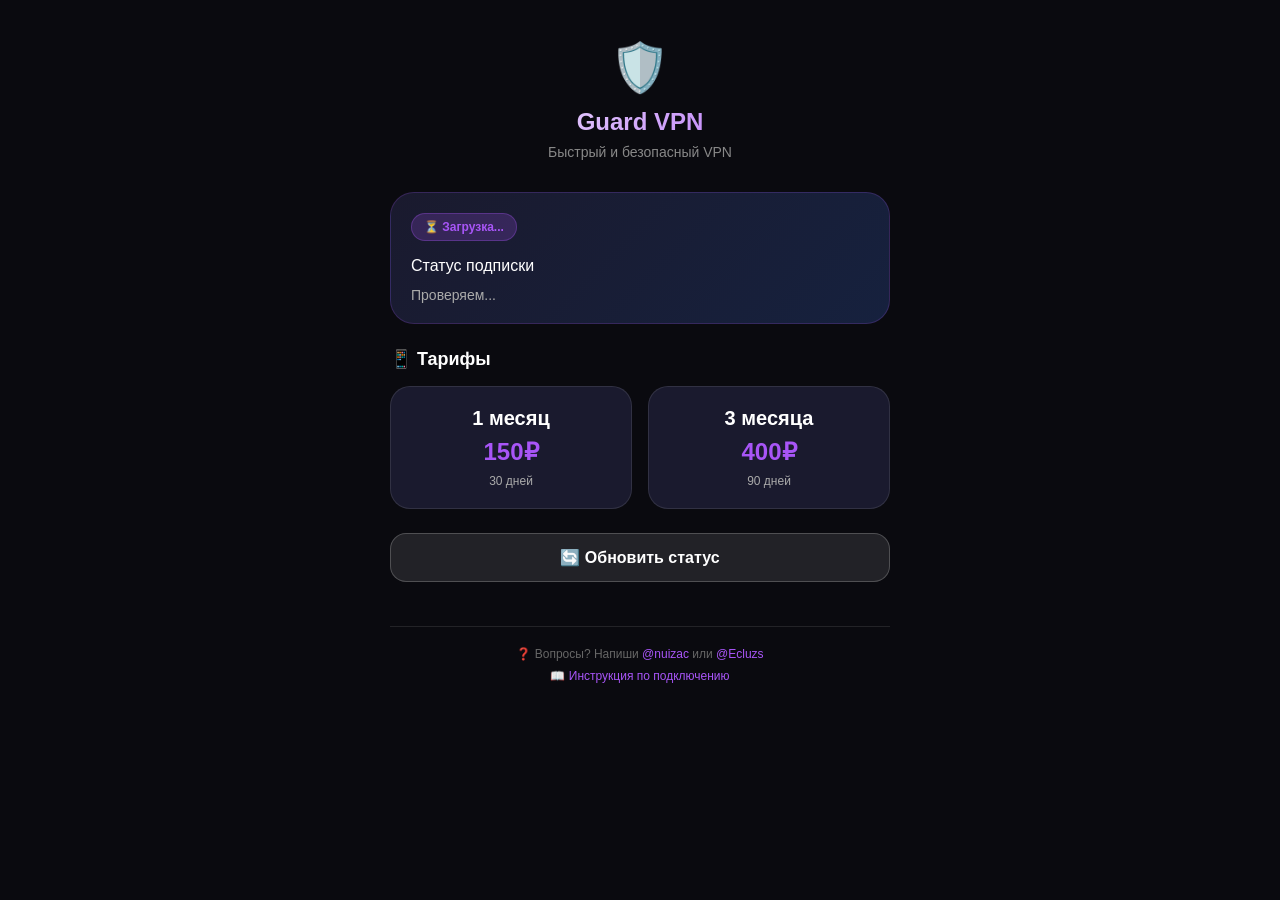
==== index.html @ c7b80e58 "Add files via upload" ====
<!DOCTYPE html>
<html lang="ru">
<head>
    <meta charset="UTF-8">
    <meta name="viewport" content="width=device-width, initial-scale=1.0, viewport-fit=cover">
    <title>Guard VPN Mini App</title>
    <script src="https://telegram.org/js/telegram-web-app.js"></script>
    <link rel="stylesheet" href="style.css">
</head>
<body>
    <div class="container">
        <div class="header">
            <div class="logo">🛡️</div>
            <h1>Guard VPN</h1>
            <p>Быстрый и безопасный VPN</p>
        </div>

        <div class="status-card" id="statusCard">
            <div class="status-badge loading" id="statusBadge">⏳ Загрузка...</div>
            <div id="subscriptionInfo">
                <div style="font-weight: 500;">Статус подписки</div>
                <div class="expiry-info" id="expiryText">Проверяем...</div>
            </div>
        </div>

        <div class="section-title">📱 Тарифы</div>
        <div class="tariff-grid">
            <div class="tariff-card" data-days="30" data-price="150">
                <div class="tariff-name">1 месяц</div>
                <div class="tariff-price">150₽</div>
                <div class="tariff-days">30 дней</div>
            </div>
            <div class="tariff-card" data-days="90" data-price="400">
                <div class="tariff-name">3 месяца</div>
                <div class="tariff-price">400₽</div>
                <div class="tariff-days">90 дней</div>
            </div>
        </div>

        <button class="btn btn-primary" id="configBtn" style="display: none;">
            🔗 Получить конфиг для подключения
        </button>

        <button class="btn btn-secondary" id="refreshBtn">
            🔄 Обновить статус
        </button>

        <div class="footer">
            <p>❓ Вопросы? Напиши <a href="#" id="supportLink1">@nuizac</a> или <a href="#" id="supportLink2">@Ecluzs</a></p>
            <p style="margin-top: 8px;">📖 <a href="#" id="instructionLink">Инструкция по подключению</a></p>
        </div>
    </div>

    <script src="script.js"></script>
</body>
</html>
---- style.css ----
* {
    margin: 0;
    padding: 0;
    box-sizing: border-box;
}

body {
    font-family: 'Inter', -apple-system, BlinkMacSystemFont, 'Segoe UI', Roboto, Helvetica, Arial, sans-serif;
    background: #0a0a0f;
    color: #ffffff;
    padding: 20px;
    min-height: 100vh;
}

.container {
    max-width: 500px;
    margin: 0 auto;
}

.header {
    text-align: center;
    margin-bottom: 32px;
    padding-top: 20px;
}

.logo {
    font-size: 48px;
    margin-bottom: 12px;
}

.header h1 {
    font-size: 24px;
    font-weight: 700;
    background: linear-gradient(135deg, #ffffff 0%, #a855f7 100%);
    -webkit-background-clip: text;
    background-clip: text;
    color: transparent;
}

.header p {
    font-size: 14px;
    color: #888;
    margin-top: 8px;
}

.status-card {
    background: linear-gradient(135deg, #1a1a2e 0%, #16213e 100%);
    border-radius: 24px;
    padding: 20px;
    margin-bottom: 24px;
    border: 1px solid rgba(168, 85, 247, 0.2);
}

.status-badge {
    display: inline-block;
    padding: 6px 12px;
    border-radius: 20px;
    font-size: 12px;
    font-weight: 600;
    margin-bottom: 16px;
}

.status-badge.active {
    background: rgba(34, 197, 94, 0.2);
    color: #22c55e;
    border: 1px solid rgba(34, 197, 94, 0.3);
}

.status-badge.inactive {
    background: rgba(239, 68, 68, 0.2);
    color: #ef4444;
    border: 1px solid rgba(239, 68, 68, 0.3);
}

.status-badge.loading {
    background: rgba(168, 85, 247, 0.2);
    color: #a855f7;
    border: 1px solid rgba(168, 85, 247, 0.3);
}

.expiry-info {
    font-size: 14px;
    color: #aaa;
    margin-top: 12px;
}

.expiry-info strong {
    color: #a855f7;
}

.section-title {
    font-size: 18px;
    font-weight: 600;
    margin-bottom: 16px;
    color: #fff;
}

.tariff-grid {
    display: flex;
    gap: 16px;
    margin-bottom: 24px;
    flex-wrap: wrap;
}

.tariff-card {
    flex: 1;
    min-width: 140px;
    background: #1a1a2e;
    border-radius: 20px;
    padding: 20px;
    text-align: center;
    border: 1px solid rgba(255, 255, 255, 0.1);
    transition: all 0.3s ease;
    cursor: pointer;
}

.tariff-card:hover {
    border-color: #a855f7;
    transform: translateY(-2px);
}

.tariff-card.disabled {
    opacity: 0.5;
    cursor: not-allowed;
}

.tariff-card.disabled:hover {
    transform: none;
    border-color: rgba(255, 255, 255, 0.1);
}

.tariff-name {
    font-size: 20px;
    font-weight: 700;
    margin-bottom: 8px;
}

.tariff-price {
    font-size: 24px;
    font-weight: 800;
    color: #a855f7;
    margin-bottom: 8px;
}

.tariff-price small {
    font-size: 12px;
    font-weight: 400;
    color: #888;
}

.tariff-days {
    font-size: 12px;
    color: #aaa;
}

.btn {
    width: 100%;
    padding: 14px 20px;
    border-radius: 16px;
    font-size: 16px;
    font-weight: 600;
    border: none;
    cursor: pointer;
    transition: all 0.3s ease;
    margin-bottom: 12px;
}

.btn-primary {
    background: linear-gradient(135deg, #a855f7 0%, #7c3aed 100%);
    color: white;
}

.btn-primary:hover {
    opacity: 0.9;
    transform: scale(0.98);
}

.btn-secondary {
    background: rgba(255, 255, 255, 0.1);
    color: white;
    border: 1px solid rgba(255, 255, 255, 0.2);
}

.btn-secondary:hover {
    background: rgba(255, 255, 255, 0.15);
}

.btn:disabled {
    opacity: 0.6;
    cursor: not-allowed;
}

.loader {
    display: inline-block;
    width: 18px;
    height: 18px;
    border: 2px solid white;
    border-top-color: transparent;
    border-radius: 50%;
    animation: spin 0.8s linear infinite;
    vertical-align: middle;
    margin-right: 8px;
}

@keyframes spin {
    to { transform: rotate(360deg); }
}

.footer {
    text-align: center;
    margin-top: 32px;
    padding-top: 20px;
    border-top: 1px solid rgba(255, 255, 255, 0.1);
    font-size: 12px;
    color: #666;
}

.footer a {
    color: #a855f7;
    text-decoration: none;
}
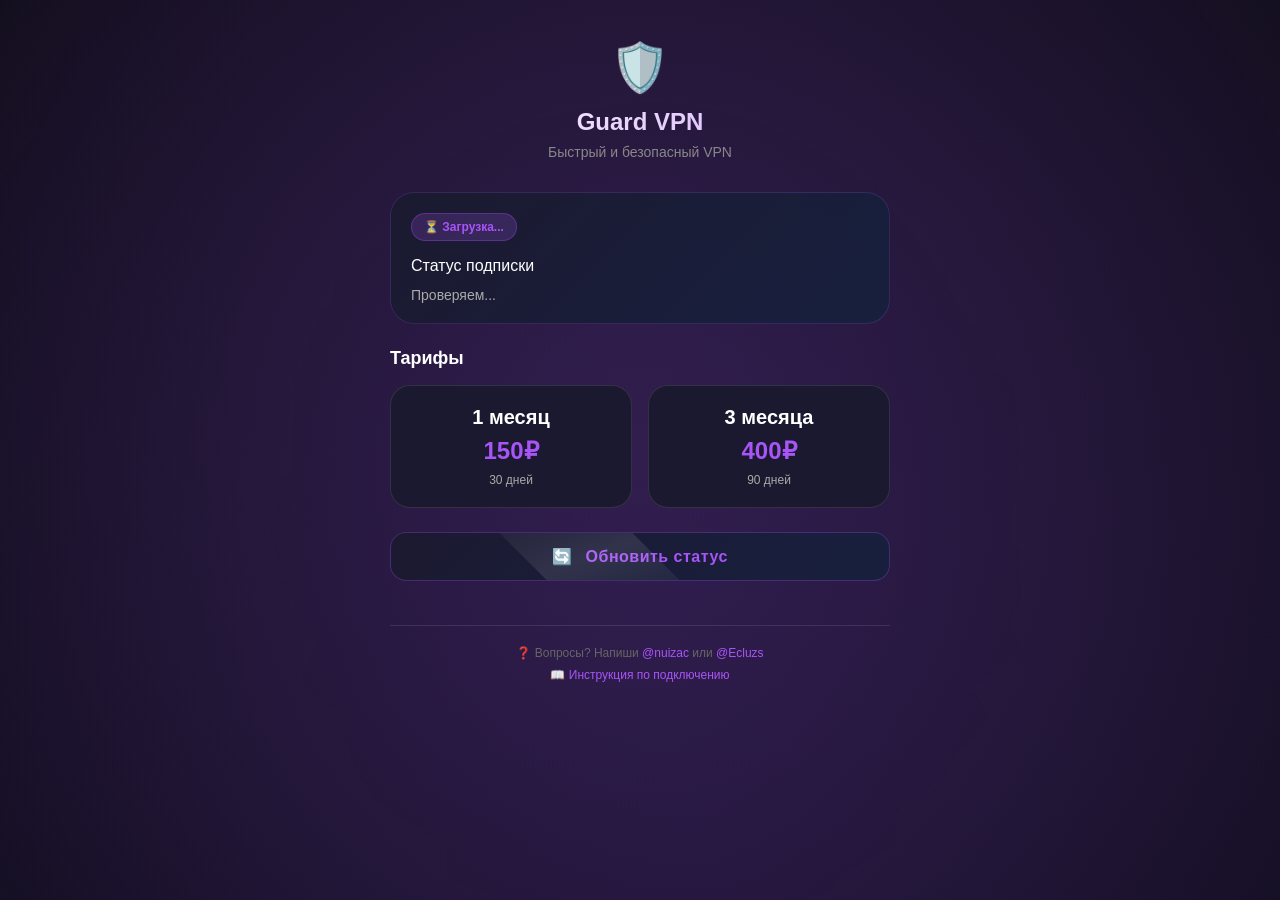
==== commit 73723f2d: "update 1.1" ====
--- a/index.html
+++ b/index.html
@@ -8,6 +8,13 @@
     <link rel="stylesheet" href="style.css">
 </head>
 <body>
+    <div class="wave-bg">
+        <div class="wave"></div>
+        <div class="wave"></div>
+        <div class="wave"></div>
+        <div class="wave"></div>
+    </div>
+
     <div class="container">
         <div class="header">
             <div class="logo">🛡️</div>
@@ -23,7 +30,7 @@
             </div>
         </div>
 
-        <div class="section-title">📱 Тарифы</div>
+        <div class="section-title"> Тарифы</div>
         <div class="tariff-grid">
             <div class="tariff-card" data-days="30" data-price="150">
                 <div class="tariff-name">1 месяц</div>
@@ -41,8 +48,8 @@
             🔗 Получить конфиг для подключения
         </button>
 
-        <button class="btn btn-secondary" id="refreshBtn">
-            🔄 Обновить статус
+        <button class="btn btn-refresh" id="refreshBtn">
+             Обновить статус
         </button>
 
         <div class="footer">
--- a/style.css
+++ b/style.css
@@ -10,22 +10,96 @@
     color: #ffffff;
     padding: 20px;
     min-height: 100vh;
+    position: relative;
+    overflow-x: hidden;
+}
+
+.wave-bg {
+    position: fixed;
+    top: 0;
+    left: 0;
+    width: 100%;
+    height: 100%;
+    z-index: 0;
+    pointer-events: none;
+    overflow: hidden;
+}
+
+.wave {
+    position: absolute;
+    width: 200%;
+    height: 200%;
+    background: radial-gradient(circle at center, rgba(168, 85, 247, 0.12) 0%, transparent 60%);
+    border-radius: 40%;
+    animation: waveRotate 12s linear infinite;
+}
+
+.wave:nth-child(1) {
+    top: -50%;
+    left: -50%;
+    animation-duration: 15s;
+    animation-delay: 0s;
+}
+
+.wave:nth-child(2) {
+    top: -30%;
+    left: -70%;
+    width: 250%;
+    height: 250%;
+    background: radial-gradient(circle at center, rgba(124, 58, 237, 0.09) 0%, transparent 70%);
+    animation-duration: 20s;
+    animation-delay: -3s;
+}
+
+.wave:nth-child(3) {
+    top: -60%;
+    left: -40%;
+    width: 180%;
+    height: 180%;
+    background: radial-gradient(circle at center, rgba(168, 85, 247, 0.07) 0%, transparent 65%);
+    animation-duration: 18s;
+    animation-delay: -6s;
+}
+
+.wave:nth-child(4) {
+    top: -40%;
+    left: -60%;
+    width: 220%;
+    height: 220%;
+    background: radial-gradient(circle at center, rgba(139, 92, 246, 0.08) 0%, transparent 70%);
+    animation-duration: 25s;
+    animation-delay: -9s;
+}
+
+@keyframes waveRotate {
+    0% { transform: rotate(0deg); }
+    100% { transform: rotate(360deg); }
 }
 
 .container {
     max-width: 500px;
     margin: 0 auto;
+    position: relative;
+    z-index: 1;
 }
 
 .header {
     text-align: center;
     margin-bottom: 32px;
     padding-top: 20px;
+    animation: fadeInDown 0.8s ease;
 }
 
 .logo {
     font-size: 48px;
     margin-bottom: 12px;
+    animation: pulse 2s infinite;
+}
+
+@keyframes pulse {
+    0% { transform: scale(1); }
+    50% { transform: scale(1.05); }
+    100% { transform: scale(1); }
 }
 
 .header h1 {
@@ -35,6 +109,13 @@
     -webkit-background-clip: text;
     background-clip: text;
     color: transparent;
+    background-size: 200% auto;
+    animation: shine 3s linear infinite;
+}
+
+@keyframes shine {
+    0% { background-position: 0% center; }
+    100% { background-position: 200% center; }
 }
 
 .header p {
@@ -44,11 +125,20 @@
 }
 
 .status-card {
-    background: linear-gradient(135deg, #1a1a2e 0%, #16213e 100%);
+    background: linear-gradient(135deg, rgba(26, 26, 46, 0.9) 0%, rgba(22, 33, 62, 0.9) 100%);
+    backdrop-filter: blur(10px);
     border-radius: 24px;
     padding: 20px;
     margin-bottom: 24px;
     border: 1px solid rgba(168, 85, 247, 0.2);
+    transition: all 0.3s ease;
+    animation: fadeInUp 0.8s ease;
+}
+
+.status-card:hover {
+    border-color: rgba(168, 85, 247, 0.5);
+    box-shadow: 0 0 20px rgba(168, 85, 247, 0.2);
+    transform: translateY(-2px);
 }
 
 .status-badge {
@@ -58,12 +148,20 @@
     font-size: 12px;
     font-weight: 600;
     margin-bottom: 16px;
+    transition: all 0.3s ease;
 }
 
 .status-badge.active {
     background: rgba(34, 197, 94, 0.2);
     color: #22c55e;
     border: 1px solid rgba(34, 197, 94, 0.3);
+    animation: statusPulse 2s infinite;
+}
+
+@keyframes statusPulse {
+    0% { box-shadow: 0 0 0 0 rgba(34, 197, 94, 0.4); }
+    70% { box-shadow: 0 0 0 10px rgba(34, 197, 94, 0); }
+    100% { box-shadow: 0 0 0 0 rgba(34, 197, 94, 0); }
 }
 
 .status-badge.inactive {
@@ -105,28 +203,46 @@
 .tariff-card {
     flex: 1;
     min-width: 140px;
-    background: #1a1a2e;
+    background: rgba(26, 26, 46, 0.9);
+    backdrop-filter: blur(10px);
     border-radius: 20px;
     padding: 20px;
     text-align: center;
     border: 1px solid rgba(255, 255, 255, 0.1);
-    transition: all 0.3s ease;
+    transition: all 0.3s cubic-bezier(0.4, 0, 0.2, 1);
     cursor: pointer;
+    position: relative;
+    overflow: hidden;
+    animation: fadeInUp 0.6s ease;
+    animation-fill-mode: both;
+}
+
+.tariff-card:nth-child(1) { animation-delay: 0.1s; }
+.tariff-card:nth-child(2) { animation-delay: 0.2s; }
+
+.tariff-card::before {
+    content: '';
+    position: absolute;
+    top: 0;
+    left: -100%;
+    width: 100%;
+    height: 100%;
+    background: linear-gradient(90deg, transparent, rgba(168, 85, 247, 0.3), transparent);
+    transition: left 0.5s ease;
+}
+
+.tariff-card:hover::before {
+    left: 100%;
 }
 
 .tariff-card:hover {
     border-color: #a855f7;
+    transform: translateY(-5px);
+    box-shadow: 0 10px 30px rgba(168, 85, 247, 0.3);
+}
+
+.tariff-card:active {
     transform: translateY(-2px);
-}
-
-.tariff-card.disabled {
-    opacity: 0.5;
-    cursor: not-allowed;
-}
-
-.tariff-card.disabled:hover {
-    transform: none;
-    border-color: rgba(255, 255, 255, 0.1);
 }
 
 .tariff-name {
@@ -140,6 +256,11 @@
     font-weight: 800;
     color: #a855f7;
     margin-bottom: 8px;
+    transition: transform 0.3s ease;
+}
+
+.tariff-card:hover .tariff-price {
+    transform: scale(1.05);
 }
 
 .tariff-price small {
@@ -163,16 +284,97 @@
     cursor: pointer;
     transition: all 0.3s ease;
     margin-bottom: 12px;
+    position: relative;
+    overflow: hidden;
+}
+
+.btn:active {
+    transform: scale(0.96);
+}
+
+.btn::after {
+    content: '';
+    position: absolute;
+    top: -50%;
+    left: -60%;
+    width: 200%;
+    height: 200%;
+    background: linear-gradient(
+        115deg,
+        transparent 0%,
+        transparent 40%,
+        rgba(255, 255, 255, 0.1) 50%,
+        transparent 60%,
+        transparent 100%
+    );
+    transform: rotate(45deg);
+    transition: left 0.5s ease;
+    pointer-events: none;
+}
+
+.btn:hover::after {
+    left: 100%;
 }
 
 .btn-primary {
     background: linear-gradient(135deg, #a855f7 0%, #7c3aed 100%);
     color: white;
+    background-size: 200% auto;
+}
+
+.btn-primary::before {
+    content: '🔗';
+    margin-right: 8px;
+    font-size: 16px;
 }
 
 .btn-primary:hover {
-    opacity: 0.9;
+    background-position: right center;
     transform: scale(0.98);
+    box-shadow: 0 0 20px rgba(168, 85, 247, 0.4);
+}
+
+.btn-refresh {
+    background: linear-gradient(135deg, rgba(26, 26, 46, 0.9) 0%, rgba(22, 33, 62, 0.9) 100%);
+    color: #a855f7;
+    border: 1px solid rgba(168, 85, 247, 0.3);
+    backdrop-filter: blur(10px);
+    font-weight: 600;
+    letter-spacing: 0.5px;
+}
+
+.btn-refresh::before {
+    content: '🔄';
+    margin-right: 8px;
+    font-size: 16px;
+    display: inline-block;
+    transition: transform 0.3s ease;
+}
+
+.btn-refresh:hover::before {
+    transform: rotate(180deg);
+}
+
+.btn-refresh:hover {
+    background: linear-gradient(135deg, rgba(30, 30, 53, 0.95) 0%, rgba(26, 26, 46, 0.95) 100%);
+    border-color: rgba(168, 85, 247, 0.6);
+    box-shadow: 0 0 15px rgba(168, 85, 247, 0.2);
+    transform: scale(0.98);
+}
+
+.btn-refresh.loading {
+    pointer-events: none;
+    opacity: 0.7;
+}
+
+.btn-refresh.loading::before {
+    animation: spin 0.8s linear infinite;
+    content: '⏳';
+}
+
+@keyframes spin {
+    from { transform: rotate(0deg); }
+    to { transform: rotate(360deg); }
 }
 
 .btn-secondary {
@@ -183,6 +385,7 @@
 
 .btn-secondary:hover {
     background: rgba(255, 255, 255, 0.15);
+    transform: scale(0.98);
 }
 
 .btn:disabled {
@@ -190,20 +393,34 @@
     cursor: not-allowed;
 }
 
-.loader {
+.loader-spinner {
     display: inline-block;
     width: 18px;
     height: 18px;
-    border: 2px solid white;
-    border-top-color: transparent;
+    border: 2px solid rgba(255, 255, 255, 0.3);
+    border-top-color: white;
     border-radius: 50%;
-    animation: spin 0.8s linear infinite;
+    animation: spin 0.6s linear infinite;
     vertical-align: middle;
     margin-right: 8px;
 }
 
-@keyframes spin {
-    to { transform: rotate(360deg); }
+.btn-loading-active {
+    opacity: 0.8;
+    cursor: wait;
+    position: relative;
+    background: linear-gradient(135deg, #7c3aed 0%, #5b21b6 100%) !important;
+    transform: scale(0.98);
+    transition: all 0.2s ease;
+}
+
+.btn-refresh.btn-loading-active {
+    background: linear-gradient(135deg, #1e1e35 0%, #1a1a2e 100%) !important;
+    border-color: #a855f7;
+}
+
+.btn-primary.btn-loading-active {
+    background: linear-gradient(135deg, #7c3aed 0%, #5b21b6 100%) !important;
 }
 
 .footer {
@@ -218,4 +435,192 @@
 .footer a {
     color: #a855f7;
     text-decoration: none;
+    transition: all 0.3s ease;
+    position: relative;
+}
+
+.footer a::after {
+    content: '';
+    position: absolute;
+    bottom: -2px;
+    left: 0;
+    width: 0;
+    height: 1px;
+    background: #a855f7;
+    transition: width 0.3s ease;
+}
+
+.footer a:hover::after {
+    width: 100%;
+}
+
+.footer a:hover {
+    color: #c084fc;
+}
+
+.back-btn {
+    background: rgba(255, 255, 255, 0.1);
+    border: 1px solid rgba(255, 255, 255, 0.2);
+    color: white;
+    padding: 12px 20px;
+    border-radius: 16px;
+    font-size: 14px;
+    font-weight: 500;
+    cursor: pointer;
+    transition: all 0.3s ease;
+    margin-bottom: 24px;
+    display: inline-flex;
+    align-items: center;
+    gap: 8px;
+}
+
+.back-btn:hover {
+    background: rgba(255, 255, 255, 0.15);
+    transform: translateX(-4px);
+}
+
+.instruction-header {
+    text-align: center;
+    margin-bottom: 32px;
+}
+
+.step-card {
+    background: rgba(26, 26, 46, 0.9);
+    backdrop-filter: blur(10px);
+    border-radius: 20px;
+    padding: 24px;
+    margin-bottom: 20px;
+    border: 1px solid rgba(168, 85, 247, 0.2);
+    transition: all 0.3s ease;
+}
+
+.step-card:hover {
+    border-color: rgba(168, 85, 247, 0.5);
+    transform: translateY(-2px);
+}
+
+.step-number {
+    display: inline-block;
+    width: 32px;
+    height: 32px;
+    background: linear-gradient(135deg, #a855f7, #7c3aed);
+    border-radius: 10px;
+    text-align: center;
+    line-height: 32px;
+    font-weight: 700;
+    font-size: 18px;
+    margin-bottom: 16px;
+}
+
+.step-title {
+    font-size: 20px;
+    font-weight: 700;
+    margin-bottom: 12px;
+}
+
+.step-text {
+    color: #aaa;
+    line-height: 1.6;
+    margin-bottom: 16px;
+}
+
+.link-box {
+    background: rgba(0, 0, 0, 0.4);
+    border-radius: 12px;
+    padding: 12px;
+    font-family: monospace;
+    font-size: 12px;
+    word-break: break-all;
+    color: #a855f7;
+    margin-top: 12px;
+}
+
+.app-badge {
+    display: inline-block;
+    background: rgba(168, 85, 247, 0.2);
+    border: 1px solid rgba(168, 85, 247, 0.3);
+    border-radius: 12px;
+    padding: 8px 16px;
+    margin: 8px 8px 0 0;
+    font-size: 14px;
+    transition: all 0.3s ease;
+    text-decoration: none;
+    color: white;
+}
+
+.app-badge:hover {
+    background: rgba(168, 85, 247, 0.3);
+    transform: translateY(-2px);
+}
+
+.warning-box {
+    background: rgba(239, 68, 68, 0.1);
+    border: 1px solid rgba(239, 68, 68, 0.3);
+    border-radius: 16px;
+    padding: 16px;
+    margin-top: 24px;
+}
+
+.lang-switch {
+    display: flex;
+    justify-content: center;
+    gap: 12px;
+    margin-bottom: 24px;
+}
+
+.lang-btn {
+    background: rgba(255, 255, 255, 0.1);
+    border: 1px solid rgba(255, 255, 255, 0.2);
+    padding: 8px 20px;
+    border-radius: 20px;
+    cursor: pointer;
+    transition: all 0.3s ease;
+    text-decoration: none;
+    color: white;
+    font-size: 14px;
+}
+
+.lang-btn.active {
+    background: linear-gradient(135deg, #a855f7, #7c3aed);
+    border-color: transparent;
+}
+
+.lang-btn:hover {
+    transform: translateY(-2px);
+}
+
+.support-links {
+    display: flex;
+    gap: 16px;
+    justify-content: center;
+    margin-top: 24px;
+}
+
+.support-links a {
+    color: #a855f7;
+    text-decoration: none;
+    font-weight: 600;
+    cursor: pointer;
+}
+
+@keyframes fadeInDown {
+    from {
+        opacity: 0;
+        transform: translateY(-30px);
+    }
+    to {
+        opacity: 1;
+        transform: translateY(0);
+    }
+}
+
+@keyframes fadeInUp {
+    from {
+        opacity: 0;
+        transform: translateY(30px);
+    }
+    to {
+        opacity: 1;
+        transform: translateY(0);
+    }
 }
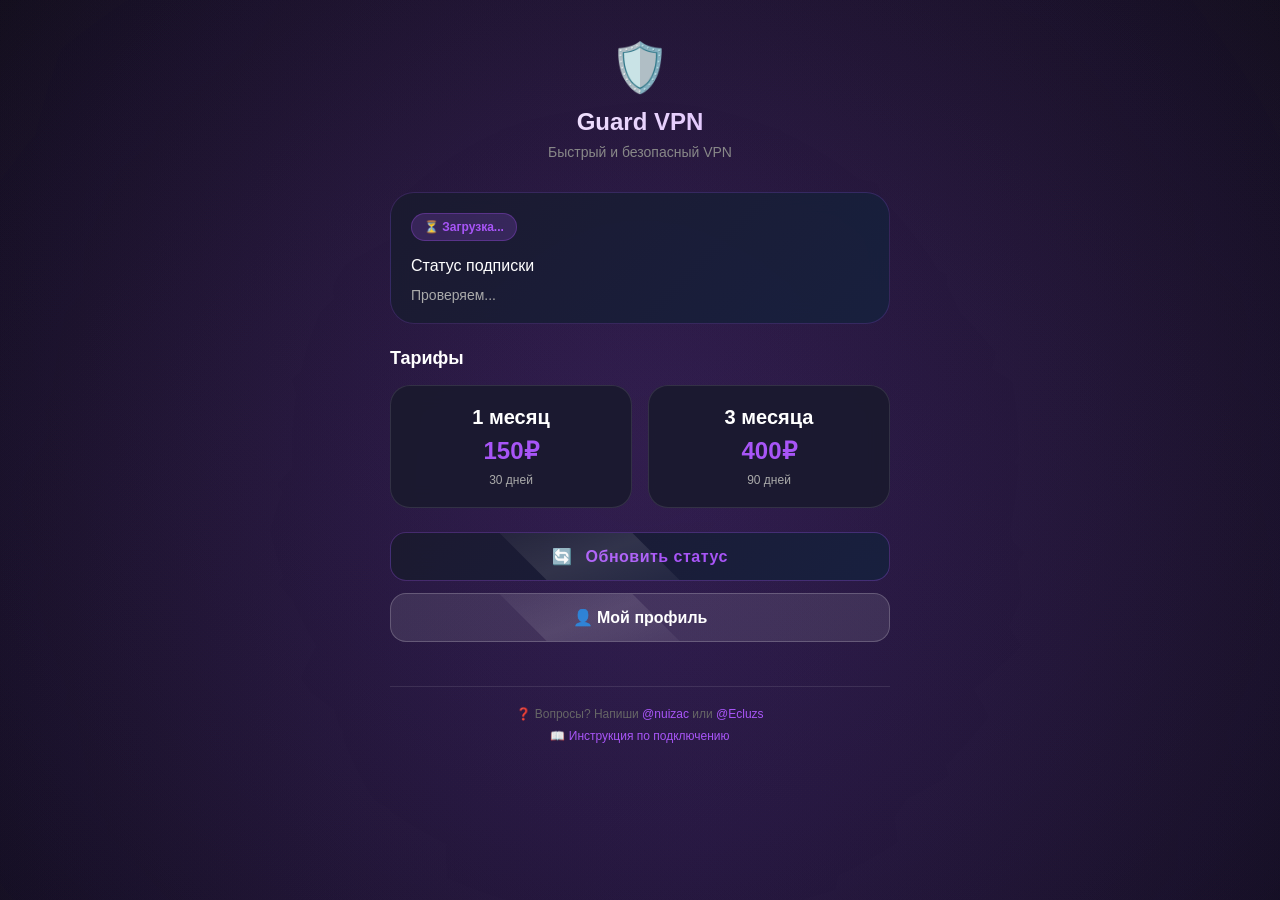
==== commit 470cfec7: "update 1.2" ====
--- a/index.html
+++ b/index.html
@@ -6,6 +6,14 @@
     <title>Guard VPN Mini App</title>
     <script src="https://telegram.org/js/telegram-web-app.js"></script>
     <link rel="stylesheet" href="style.css">
+    <style>
+        body {
+            transition: background 0.3s ease, color 0.3s ease;
+        }
+        .status-card, .tariff-card, .step-card, .btn {
+            transition: all 0.3s ease;
+        }
+    </style>
 </head>
 <body>
     <div class="wave-bg">
@@ -51,6 +59,8 @@
         <button class="btn btn-refresh" id="refreshBtn">
              Обновить статус
         </button>
+        
+        <button class="btn btn-secondary" onclick="goToProfile()"> 👤 Мой профиль </button>
 
         <div class="footer">
             <p>❓ Вопросы? Напиши <a href="#" id="supportLink1">@nuizac</a> или <a href="#" id="supportLink2">@Ecluzs</a></p>
--- a/style.css
+++ b/style.css
@@ -623,4 +623,235 @@
         opacity: 1;
         transform: translateY(0);
     }
+}
+
+.theme-switch-wrapper {
+    display: flex;
+    justify-content: flex-end;
+    align-items: center;
+    margin-bottom: 20px;
+}
+
+.theme-switch {
+    display: inline-block;
+    position: relative;
+    width: 60px;
+    height: 34px;
+}
+
+.theme-switch input {
+    opacity: 0;
+    width: 0;
+    height: 0;
+}
+
+.slider {
+    position: absolute;
+    cursor: pointer;
+    top: 0;
+    left: 0;
+    right: 0;
+    bottom: 0;
+    background: linear-gradient(135deg, #a855f7, #7c3aed);
+    transition: 0.3s;
+    border-radius: 34px;
+}
+
+.slider:before {
+    position: absolute;
+    content: "🌙";
+    height: 26px;
+    width: 26px;
+    left: 4px;
+    bottom: 4px;
+    background-color: white;
+    transition: 0.3s;
+    border-radius: 50%;
+    display: flex;
+    align-items: center;
+    justify-content: center;
+    font-size: 14px;
+}
+
+input:checked + .slider:before {
+    content: "☀️";
+    transform: translateX(26px);
+}
+
+body.light-theme {
+    background: #f5f5f7;
+    color: #1a1a2e;
+}
+
+body.light-theme .wave {
+    background: radial-gradient(circle at center, rgba(168, 85, 247, 0.05) 0%, transparent 60%);
+}
+
+body.light-theme .status-card {
+    background: linear-gradient(135deg, rgba(255, 255, 255, 0.95) 0%, rgba(240, 240, 245, 0.95) 100%);
+    border: 1px solid rgba(168, 85, 247, 0.3);
+}
+
+body.light-theme .status-card:hover {
+    box-shadow: 0 0 20px rgba(168, 85, 247, 0.15);
+}
+
+body.light-theme .tariff-card {
+    background: rgba(255, 255, 255, 0.95);
+    border: 1px solid rgba(0, 0, 0, 0.1);
+}
+
+body.light-theme .tariff-card:hover {
+    border-color: #a855f7;
+    box-shadow: 0 10px 30px rgba(168, 85, 247, 0.2);
+}
+
+body.light-theme .step-card {
+    background: rgba(255, 255, 255, 0.95);
+}
+
+body.light-theme .step-text,
+body.light-theme .expiry-info,
+body.light-theme .header p,
+body.light-theme .tariff-days {
+    color: #666;
+}
+
+body.light-theme .footer {
+    border-top-color: rgba(0, 0, 0, 0.1);
+    color: #999;
+}
+
+body.light-theme .link-box {
+    background: rgba(0, 0, 0, 0.05);
+}
+
+body.light-theme .btn-refresh {
+    background: linear-gradient(135deg, #ffffff 0%, #f0f0f5 100%);
+    color: #a855f7;
+    border: 1px solid rgba(168, 85, 247, 0.3);
+}
+
+body.light-theme .btn-secondary {
+    background: rgba(0, 0, 0, 0.05);
+    color: #1a1a2e;
+    border: 1px solid rgba(0, 0, 0, 0.1);
+}
+
+body.light-theme .btn-secondary:hover {
+    background: rgba(0, 0, 0, 0.1);
+}
+
+.profile-header {
+    text-align: center;
+    margin-bottom: 32px;
+}
+
+.profile-avatar {
+    width: 80px;
+    height: 80px;
+    background: linear-gradient(135deg, #a855f7, #7c3aed);
+    border-radius: 50%;
+    display: flex;
+    align-items: center;
+    justify-content: center;
+    font-size: 40px;
+    margin: 0 auto 16px;
+    box-shadow: 0 10px 30px rgba(168, 85, 247, 0.3);
+}
+
+.profile-header h2 {
+    font-size: 22px;
+    margin-bottom: 4px;
+}
+
+.profile-header p {
+    color: #888;
+    font-size: 14px;
+}
+
+.stats-grid {
+    display: flex;
+    gap: 12px;
+    margin-bottom: 24px;
+    flex-wrap: wrap;
+}
+
+.stat-card {
+    flex: 1;
+    background: rgba(26, 26, 46, 0.9);
+    backdrop-filter: blur(10px);
+    border-radius: 20px;
+    padding: 16px;
+    text-align: center;
+    border: 1px solid rgba(168, 85, 247, 0.2);
+}
+
+.stat-value {
+    font-size: 24px;
+    font-weight: 700;
+    margin-bottom: 4px;
+}
+
+.stat-label {
+    font-size: 12px;
+    color: #888;
+}
+
+.progress-section {
+    background: rgba(26, 26, 46, 0.9);
+    backdrop-filter: blur(10px);
+    border-radius: 20px;
+    padding: 20px;
+    margin-bottom: 24px;
+}
+
+.progress-label {
+    display: flex;
+    justify-content: space-between;
+    margin-bottom: 12px;
+    font-size: 14px;
+}
+
+.progress-bar {
+    height: 10px;
+    background: rgba(255, 255, 255, 0.1);
+    border-radius: 10px;
+    overflow: hidden;
+}
+
+.progress-fill {
+    height: 100%;
+    border-radius: 10px;
+    transition: width 0.5s ease;
+}
+
+.info-card {
+    background: rgba(26, 26, 46, 0.9);
+    backdrop-filter: blur(10px);
+    border-radius: 20px;
+    padding: 20px;
+    margin-bottom: 24px;
+}
+
+.info-row {
+    display: flex;
+    justify-content: space-between;
+    padding: 12px 0;
+    border-bottom: 1px solid rgba(255, 255, 255, 0.1);
+}
+
+.info-row:last-child {
+    border-bottom: none;
+}
+
+body.light-theme .stat-card,
+body.light-theme .progress-section,
+body.light-theme .info-card {
+    background: rgba(255, 255, 255, 0.95);
+    border: 1px solid rgba(0, 0, 0, 0.1);
+}
+
+body.light-theme .info-row {
+    border-bottom-color: rgba(0, 0, 0, 0.1);
 }
